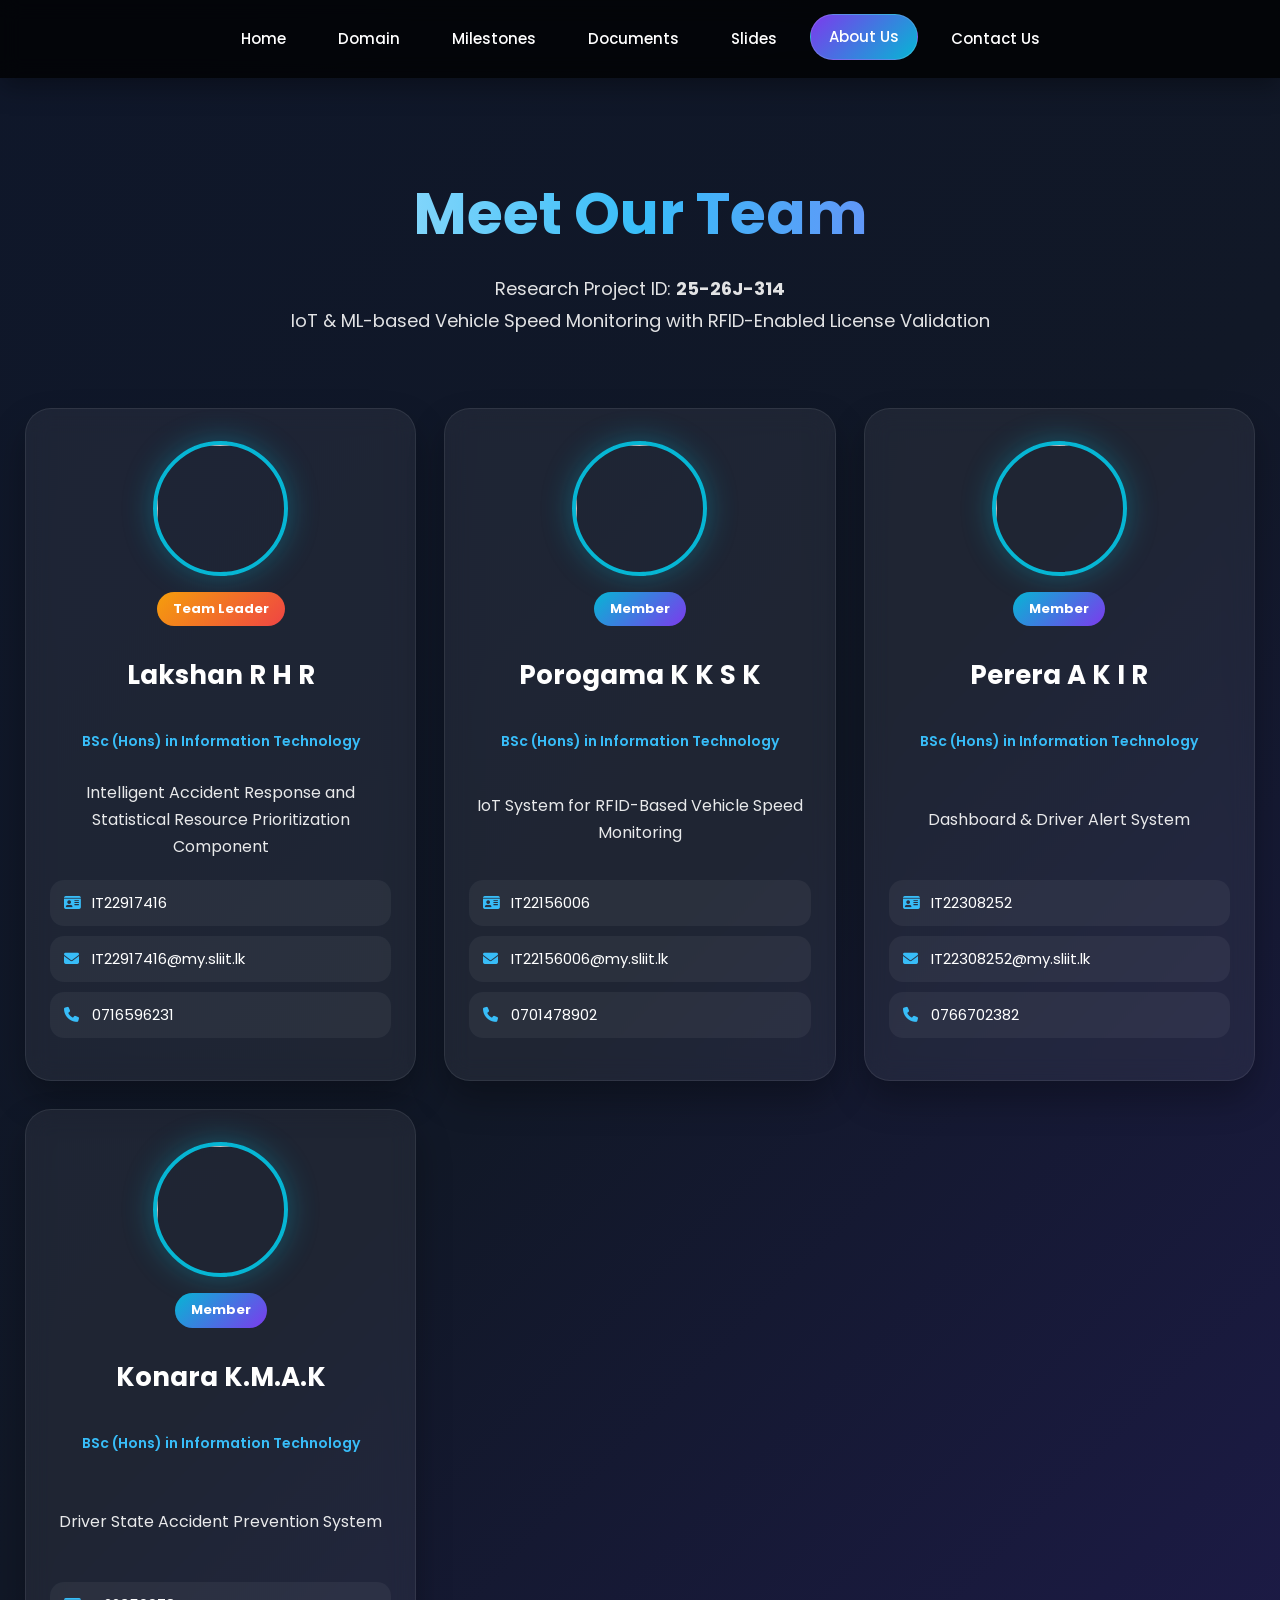
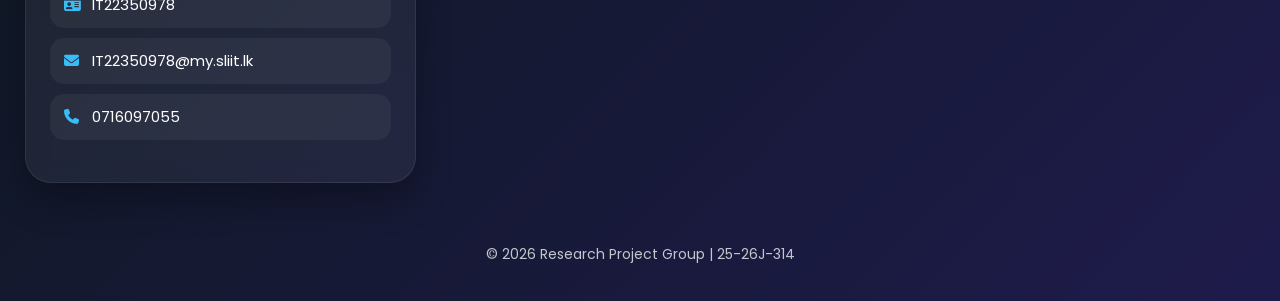
==== about.html @ 860d1905 "Initial website upload" ====
<!DOCTYPE html>
<html lang="en">

<head>
<meta charset="UTF-8">
<meta name="viewport" content="width=device-width, initial-scale=1.0">
<title>About Us | Research Project</title>

<link rel="stylesheet" href="style.css">
<link rel="stylesheet" href="https://cdnjs.cloudflare.com/ajax/libs/font-awesome/6.5.0/css/all.min.css">

<style>

/* HERO */
.about-hero{
padding:90px 20px 45px;
text-align:center;
animation:fadeUp 1s ease;
}

.about-hero h1{
font-size:58px;
font-weight:700;
margin-bottom:12px;
background:linear-gradient(90deg,#ffffff,#38bdf8,#a855f7);
-webkit-background-clip:text;
-webkit-text-fill-color:transparent;
}

.about-hero p{
max-width:900px;
margin:auto;
font-size:18px;
line-height:1.8;
opacity:0.88;
}

/* GRID */
.team-grid{
display:grid;
grid-template-columns:repeat(auto-fit,minmax(290px,1fr));
gap:28px;
padding:25px;
max-width:1450px;
margin:auto;
}

/* CARD */
.team-card{
position:relative;
text-align:center;
padding:32px 24px;
border-radius:26px;
background:rgba(255,255,255,0.06);
border:1px solid rgba(255,255,255,0.08);
backdrop-filter:blur(12px);
overflow:hidden;
transition:0.45s ease;
animation:fadeUp 0.9s ease;
box-shadow:0 18px 35px rgba(0,0,0,0.28);
}

.team-card::before{
content:"";
position:absolute;
inset:0;
background:linear-gradient(135deg,rgba(124,58,237,0.18),rgba(6,182,212,0.10));
opacity:0;
transition:0.4s;
}

.team-card:hover::before{
opacity:1;
}

.team-card:hover{
transform:translateY(-12px) scale(1.02);
box-shadow:0 28px 50px rgba(0,0,0,0.35);
}

.team-card *{
position:relative;
z-index:2;
}

/* IMAGE */
.team-img{
width:135px;
height:135px;
object-fit:cover;
border-radius:50%;
display:block;
margin:0 auto 16px;
border:4px solid #06b6d4;
box-shadow:0 0 30px rgba(6,182,212,0.35);
transition:0.45s ease;
}

.team-card:hover .team-img{
transform:scale(1.08);
border-color:#a855f7;
box-shadow:0 0 35px rgba(168,85,247,0.45);
}

/* BADGE */
.badge{
display:inline-block;
padding:7px 16px;
border-radius:30px;
font-size:13px;
font-weight:700;
margin-bottom:14px;
background:linear-gradient(135deg,#f59e0b,#ef4444);
}

.member{
background:linear-gradient(135deg,#06b6d4,#7c3aed);
}

/* NAME */
.team-card h3{
font-size:26px;
line-height:1.3;
min-height:72px;
display:flex;
justify-content:center;
align-items:center;
margin-bottom:10px;
padding:0 8px;
text-align:center;
word-break:break-word;
}

/* UNIVERSITY */
.degree{
font-size:14px;
color:#38bdf8;
font-weight:600;
margin-bottom:14px;
min-height:38px;
display:flex;
align-items:center;
justify-content:center;
}

/* ROLE */
.role{
font-size:16px;
line-height:1.7;
opacity:0.9;
min-height:90px;
display:flex;
align-items:center;
justify-content:center;
margin-bottom:16px;
padding:0 6px;
}

/* INFO */
.info{
text-align:left;
margin:10px 0;
padding:11px 14px;
border-radius:14px;
background:rgba(255,255,255,0.05);
font-size:15px;
transition:0.3s;
}

.info:hover{
transform:translateX(6px);
background:rgba(255,255,255,0.09);
}

.info i{
width:24px;
color:#38bdf8;
}

/* FOOTER */
.footer{
text-align:center;
padding:35px;
opacity:0.75;
font-size:14px;
}

/* ANIMATION */
@keyframes fadeUp{
from{
opacity:0;
transform:translateY(35px);
}
to{
opacity:1;
transform:translateY(0);
}
}

/* MOBILE */
@media(max-width:768px){

.about-hero h1{
font-size:40px;
}

.about-hero p{
font-size:15px;
}

.team-card h3{
font-size:26px;
min-height:auto;
}

.role,
.degree{
min-height:auto;
}

}

</style>
</head>

<body>

<!-- NAVIGATION -->
<nav class="nav">
<a href="index.html">Home</a>
<a href="domain.html">Domain</a>
<a href="milestones.html">Milestones</a>
<a href="documents.html">Documents</a>
<a href="presentations.html">Slides</a>
<a href="about.html" class="active">About Us</a>
<a href="contact.html">Contact Us</a>
</nav>

<!-- HERO -->
<section class="about-hero">
<h1>Meet Our Team</h1>
<p>
Research Project ID: <strong>25-26J-314</strong><br>
IoT & ML-based Vehicle Speed Monitoring with RFID-Enabled License Validation
</p>
</section>

<!-- TEAM -->
<section class="team-grid">

<!-- LEADER -->
<div class="team-card">
<img src="images/ravindu.png" class="team-img">
<div class="badge">Team Leader</div>
<h3>Lakshan R H R</h3>
<div class="degree">BSc (Hons) in Information Technology</div>
<p class="role">Intelligent Accident Response and Statistical Resource Prioritization Component</p>

<div class="info"><i class="fa fa-id-card"></i> IT22917416</div>
<div class="info"><i class="fa fa-envelope"></i> IT22917416@my.sliit.lk</div>
<div class="info"><i class="fa fa-phone"></i> 0716596231</div>
</div>

<!-- YOU -->
<div class="team-card">
<img src="images/sathira.png" class="team-img">
<div class="badge member">Member</div>
<h3>Porogama K K S K</h3>
<div class="degree">BSc (Hons) in Information Technology</div>
<p class="role">IoT System for RFID-Based Vehicle Speed Monitoring</p>

<div class="info"><i class="fa fa-id-card"></i> IT22156006</div>
<div class="info"><i class="fa fa-envelope"></i> IT22156006@my.sliit.lk</div>
<div class="info"><i class="fa fa-phone"></i> 0701478902</div>
</div>

<!-- PERERA -->
<div class="team-card">
<img src="images/perera.png" class="team-img">
<div class="badge member">Member</div>
<h3>Perera A K I R</h3>
<div class="degree">BSc (Hons) in Information Technology</div>
<p class="role">Dashboard & Driver Alert System</p>

<div class="info"><i class="fa fa-id-card"></i> IT22308252</div>
<div class="info"><i class="fa fa-envelope"></i> IT22308252@my.sliit.lk</div>
<div class="info"><i class="fa fa-phone"></i> 0766702382</div>
</div>

<!-- KONARA -->
<div class="team-card">
<img src="images/konara.png" class="team-img">
<div class="badge member">Member</div>
<h3>Konara K.M.A.K</h3>
<div class="degree">BSc (Hons) in Information Technology</div>
<p class="role">Driver State Accident Prevention System</p>

<div class="info"><i class="fa fa-id-card"></i> IT22350978</div>
<div class="info"><i class="fa fa-envelope"></i> IT22350978@my.sliit.lk</div>
<div class="info"><i class="fa fa-phone"></i> 0716097055</div>
</div>

</section>

<footer class="footer">
© 2026 Research Project Group | 25-26J-314
</footer>

</body>
</html>
---- style.css ----
@import url('https://fonts.googleapis.com/css2?family=Poppins:wght@300;500;700&display=swap');

/* RESET */
*{
margin:0;
padding:0;
box-sizing:border-box;
scroll-behavior:smooth;
}

/* BODY */
body{
font-family:'Poppins',sans-serif;
background:linear-gradient(135deg,#0f172a,#111827,#1e1b4b);
color:#ffffff;
min-height:100vh;
line-height:1.6;
overflow-x:hidden;
}

/* LINKS */
a{
text-decoration:none;
color:#ffffff;
}

/* NAVIGATION */
.nav{
position:sticky;
top:0;
z-index:1000;
display:flex;
justify-content:center;
align-items:center;
flex-wrap:wrap;
gap:14px;
padding:16px 20px;
background:rgba(0,0,0,0.78);
backdrop-filter:blur(10px);
box-shadow:0 8px 25px rgba(0,0,0,0.35);
}

.nav a{
padding:10px 18px;
border-radius:30px;
font-size:15px;
font-weight:500;
transition:0.3s ease;
border:1px solid transparent;
}

.nav a:hover,
.nav .active{
background:linear-gradient(135deg,#7c3aed,#06b6d4);
transform:translateY(-2px);
border-color:rgba(255,255,255,0.15);
}

/* HERO SECTION */
.hero{
padding:120px 20px;
text-align:center;
animation:fadeUp 1s ease;
}

.hero h1{
font-size:56px;
font-weight:700;
margin-bottom:15px;
line-height:1.15;
}

.hero p{
max-width:850px;
margin:auto;
font-size:18px;
opacity:0.85;
}

/* BUTTON */
.btn{
display:inline-block;
margin-top:28px;
padding:14px 28px;
border-radius:40px;
background:linear-gradient(135deg,#7c3aed,#06b6d4);
font-weight:600;
transition:0.3s;
box-shadow:0 10px 25px rgba(0,0,0,0.25);
}

.btn:hover{
transform:translateY(-3px) scale(1.03);
}

/* PAGE */
.page{
padding:70px 20px;
max-width:1400px;
margin:auto;
}

/* TITLES */
.title{
font-size:48px;
text-align:center;
margin-bottom:12px;
font-weight:700;
}

.subtitle{
text-align:center;
max-width:900px;
margin:0 auto 45px;
opacity:0.8;
font-size:17px;
line-height:1.8;
}

/* GRIDS */
.grid2,
.grid3,
.grid4{
display:grid;
gap:24px;
padding:10px;
}

.grid2{
grid-template-columns:repeat(auto-fit,minmax(280px,1fr));
}

.grid3{
grid-template-columns:repeat(auto-fit,minmax(240px,1fr));
}

.grid4{
grid-template-columns:repeat(auto-fit,minmax(220px,1fr));
}

/* CARD */
.card{
background:rgba(255,255,255,0.07);
border:1px solid rgba(255,255,255,0.08);
padding:28px;
border-radius:20px;
box-shadow:0 12px 30px rgba(0,0,0,0.28);
transition:0.35s ease;
animation:fadeUp 0.8s ease;
}

.card:hover{
transform:translateY(-8px);
border-color:rgba(6,182,212,0.35);
box-shadow:0 16px 35px rgba(0,0,0,0.35);
}

.card h3{
font-size:26px;
margin-bottom:12px;
}

.card p{
opacity:0.88;
}

.card i{
font-size:34px;
margin-bottom:15px;
color:#38bdf8;
}

/* STATS / COUNTERS */
.stats{
display:flex;
justify-content:center;
flex-wrap:wrap;
gap:30px;
padding:40px 10px;
}

.stats div{
background:rgba(255,255,255,0.06);
padding:25px 35px;
border-radius:18px;
min-width:180px;
text-align:center;
}

.num{
font-size:44px;
font-weight:700;
color:#22d3ee;
display:block;
margin-bottom:8px;
}

/* TIMELINE */
.timeline{
max-width:900px;
margin:auto;
border-left:3px solid #7c3aed;
padding-left:28px;
}

.titem{
margin:28px 0;
background:rgba(255,255,255,0.07);
padding:22px;
border-radius:16px;
transition:0.3s;
}

.titem:hover{
transform:translateX(8px);
}

/* TABLE STYLE */
.table-box{
overflow-x:auto;
border-radius:18px;
}

table{
width:100%;
border-collapse:collapse;
background:rgba(255,255,255,0.06);
}

th,td{
padding:16px;
text-align:left;
border-bottom:1px solid rgba(255,255,255,0.08);
}

th{
background:rgba(255,255,255,0.08);
}

/* FORM */
form{
max-width:700px;
margin:auto;
}

input,
textarea{
width:100%;
padding:14px 16px;
margin-bottom:16px;
border:none;
outline:none;
border-radius:14px;
background:rgba(255,255,255,0.08);
color:#ffffff;
font-family:Poppins,sans-serif;
}

textarea{
min-height:150px;
resize:vertical;
}

/* FOOTER */
.footer{
text-align:center;
padding:35px 20px;
font-size:14px;
opacity:0.7;
}

/* BREADCRUMB / SMALL TEXT */
.small{
text-align:center;
opacity:0.7;
font-size:14px;
margin-bottom:20px;
}

/* ANIMATION */
@keyframes fadeUp{
from{
opacity:0;
transform:translateY(30px);
}
to{
opacity:1;
transform:translateY(0);
}
}

/* RESPONSIVE */
@media(max-width:768px){

.hero{
padding:90px 18px;
}

.hero h1{
font-size:38px;
}

.title{
font-size:34px;
}

.subtitle{
font-size:15px;
}

.nav{
gap:8px;
padding:12px;
}

.nav a{
font-size:13px;
padding:8px 12px;
}

.stats{
gap:18px;
}

.num{
font-size:34px;
}

}

.team-img{
width:120px;
height:120px;
object-fit:cover;
border-radius:50%;
border:3px solid #06b6d4;
margin-bottom:15px;
}
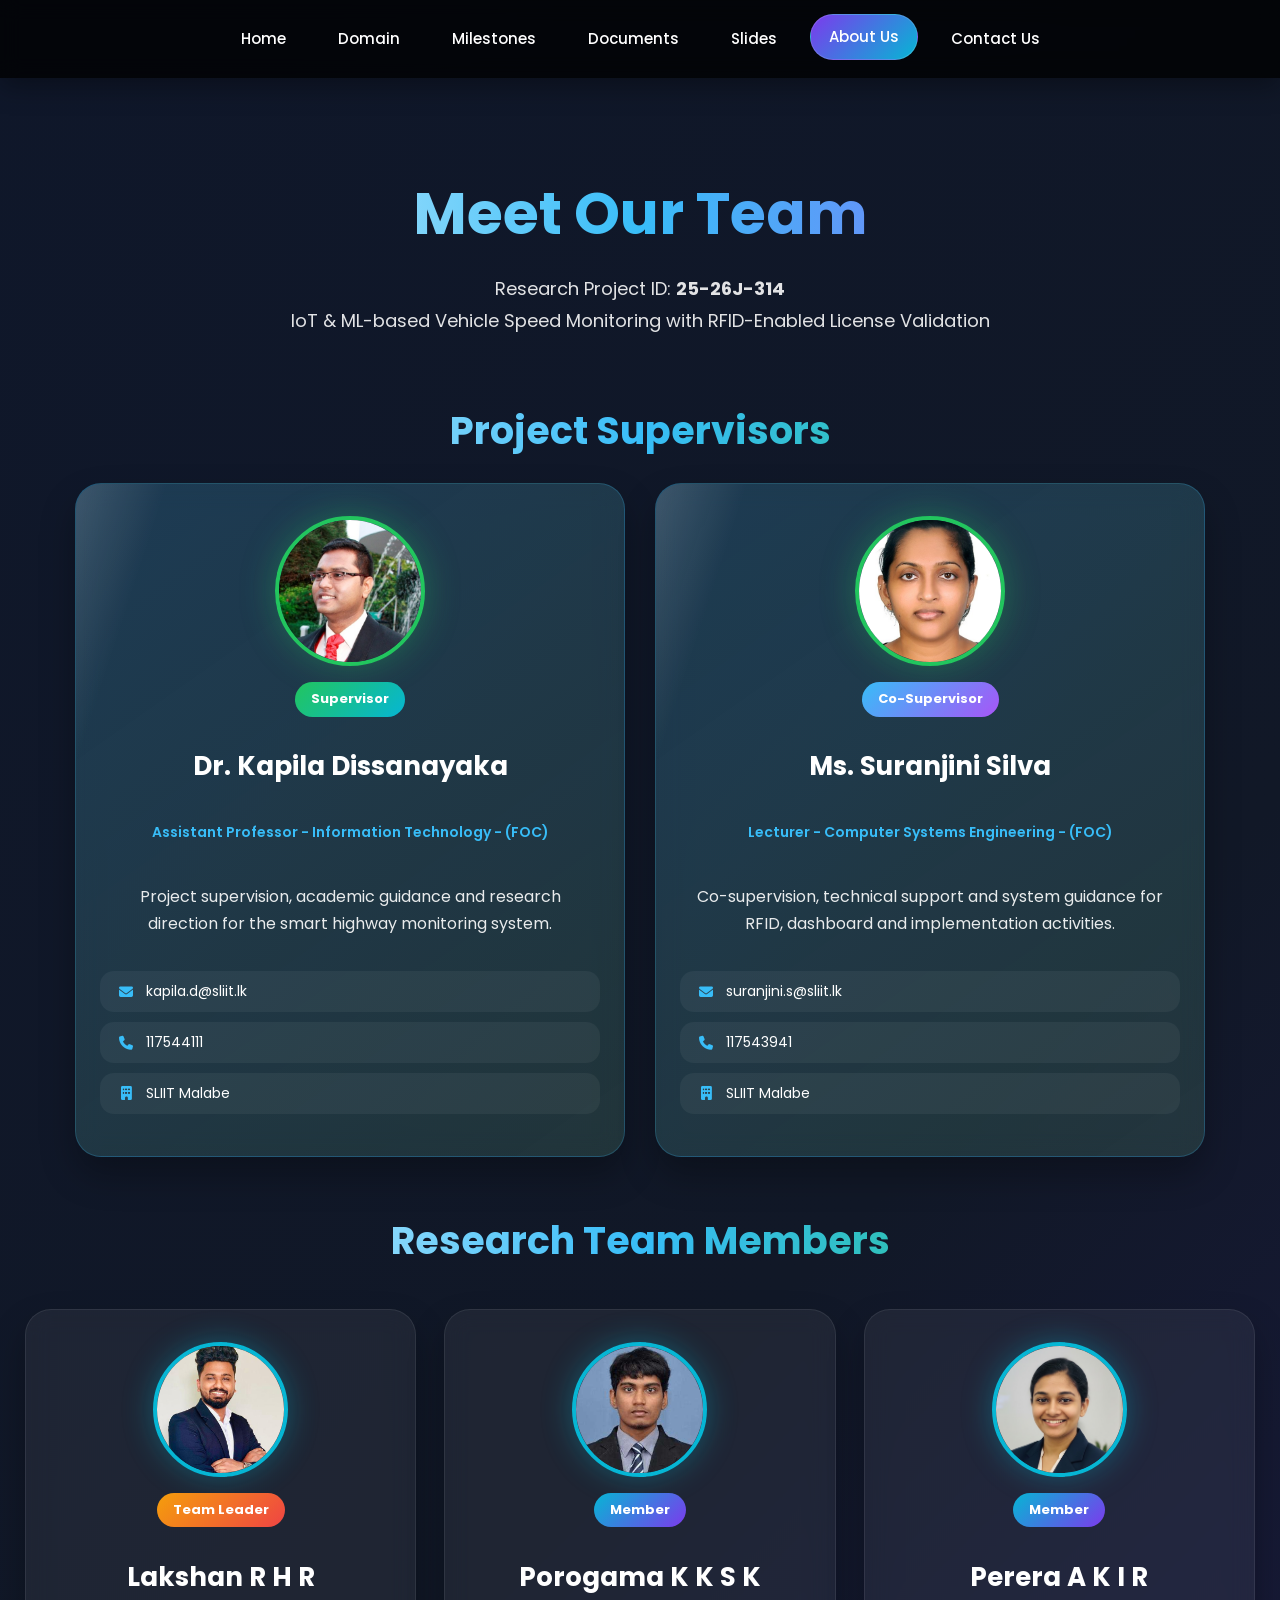
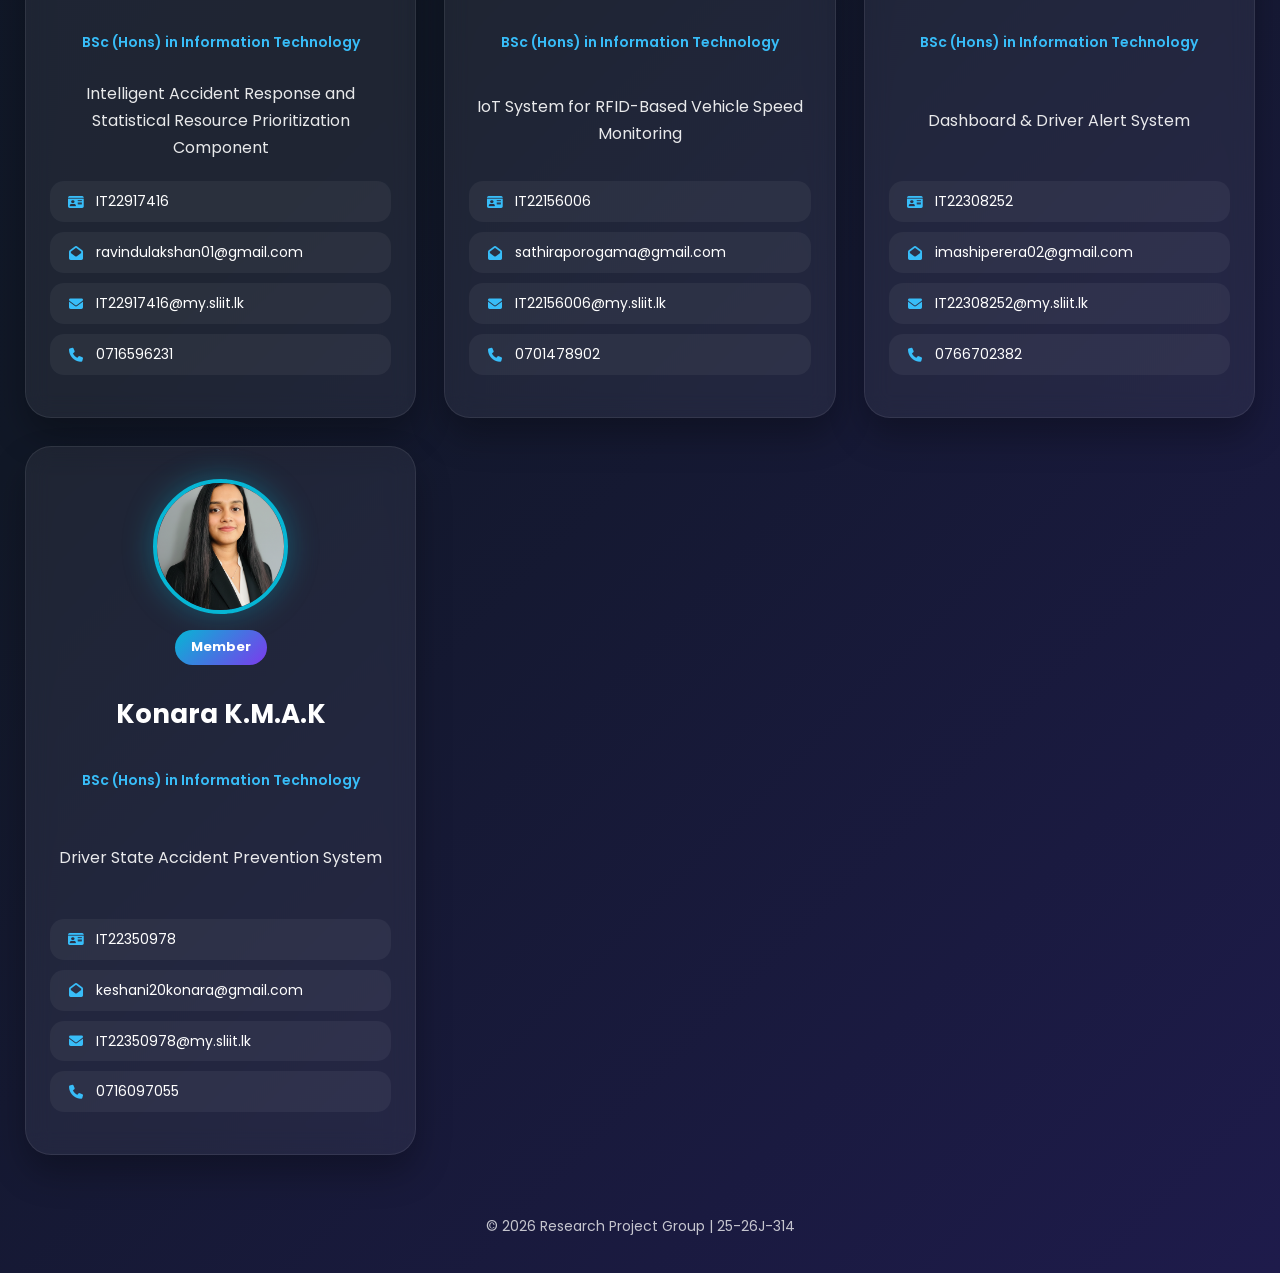
==== commit 22ba6913: "update the about us" ====
--- a/about.html
+++ b/about.html
@@ -42,6 +42,15 @@
 gap:28px;
 padding:25px;
 max-width:1450px;
+margin:auto;
+}
+
+.supervisor-grid{
+display:grid;
+grid-template-columns:repeat(2,minmax(320px,1fr));
+gap:30px;
+padding:10px 25px 36px;
+max-width:1180px;
 margin:auto;
 }
 
@@ -102,6 +111,37 @@
 box-shadow:0 0 35px rgba(168,85,247,0.45);
 }
 
+.supervisor-card{
+background:
+linear-gradient(145deg,rgba(14,165,233,.16),rgba(34,197,94,.08)),
+rgba(255,255,255,0.07);
+border-color:rgba(56,189,248,.22);
+}
+
+.supervisor-card::after{
+content:"";
+position:absolute;
+left:-45%;
+top:0;
+width:42%;
+height:100%;
+background:linear-gradient(90deg,transparent,rgba(255,255,255,.18),transparent);
+transform:skewX(-18deg);
+animation:advisorShine 4.8s ease-in-out infinite;
+}
+
+.supervisor-card .team-img{
+width:150px;
+height:150px;
+border-color:#22c55e;
+box-shadow:0 0 34px rgba(34,197,94,.35);
+}
+
+.supervisor-card:hover .team-img{
+border-color:#38bdf8;
+box-shadow:0 0 38px rgba(56,189,248,.48);
+}
+
 /* BADGE */
 .badge{
 display:inline-block;
@@ -115,6 +155,14 @@
 
 .member{
 background:linear-gradient(135deg,#06b6d4,#7c3aed);
+}
+
+.advisor{
+background:linear-gradient(135deg,#22c55e,#06b6d4);
+}
+
+.coadvisor{
+background:linear-gradient(135deg,#38bdf8,#a855f7);
 }
 
 /* NAME */
@@ -163,8 +211,13 @@
 padding:11px 14px;
 border-radius:14px;
 background:rgba(255,255,255,0.05);
-font-size:15px;
+font-size:14px;
 transition:0.3s;
+display:flex;
+align-items:center;
+gap:8px;
+line-height:1.35;
+white-space:nowrap;
 }
 
 .info:hover{
@@ -174,7 +227,18 @@
 
 .info i{
 width:24px;
+min-width:24px;
 color:#38bdf8;
+text-align:center;
+}
+
+.section-label{
+text-align:center;
+font-size:38px;
+margin:18px 0 12px;
+background:linear-gradient(90deg,#fff,#38bdf8,#22c55e);
+-webkit-background-clip:text;
+-webkit-text-fill-color:transparent;
 }
 
 /* FOOTER */
@@ -191,6 +255,12 @@
 opacity:0;
 transform:translateY(35px);
 }
+
+@keyframes advisorShine{
+0%,35%{left:-55%;opacity:0;}
+55%{opacity:1;}
+80%,100%{left:110%;opacity:0;}
+}
 to{
 opacity:1;
 transform:translateY(0);
@@ -211,6 +281,10 @@
 .team-card h3{
 font-size:26px;
 min-height:auto;
+}
+
+.supervisor-grid{
+grid-template-columns:1fr;
 }
 
 .role,
@@ -245,6 +319,38 @@
 </p>
 </section>
 
+<h2 class="section-label">Project Supervisors</h2>
+
+<section class="supervisor-grid">
+
+<div class="team-card supervisor-card">
+<img src="images/su.jpeg" class="team-img">
+<div class="badge advisor">Supervisor</div>
+<h3>Dr. Kapila Dissanayaka</h3>
+<div class="degree">Assistant Professor - Information Technology - (FOC)</div>
+<p class="role">Project supervision, academic guidance and research direction for the smart highway monitoring system.</p>
+
+<div class="info"><i class="fa fa-envelope"></i> kapila.d@sliit.lk</div>
+<div class="info"><i class="fa fa-phone"></i> 117544111</div>
+<div class="info"><i class="fa fa-building"></i> SLIIT Malabe</div>
+</div>
+
+<div class="team-card supervisor-card">
+<img src="images/co.jpeg" class="team-img">
+<div class="badge coadvisor">Co-Supervisor</div>
+<h3>Ms. Suranjini Silva</h3>
+<div class="degree">Lecturer - Computer Systems Engineering - (FOC)</div>
+<p class="role">Co-supervision, technical support and system guidance for RFID, dashboard and implementation activities.</p>
+
+<div class="info"><i class="fa fa-envelope"></i> suranjini.s@sliit.lk</div>
+<div class="info"><i class="fa fa-phone"></i> 117543941</div>
+<div class="info"><i class="fa fa-building"></i> SLIIT Malabe</div>
+</div>
+
+</section>
+
+<h2 class="section-label">Research Team Members</h2>
+
 <!-- TEAM -->
 <section class="team-grid">
 
@@ -257,6 +363,7 @@
 <p class="role">Intelligent Accident Response and Statistical Resource Prioritization Component</p>
 
 <div class="info"><i class="fa fa-id-card"></i> IT22917416</div>
+<div class="info"><i class="fa fa-envelope-open"></i> ravindulakshan01@gmail.com</div>
 <div class="info"><i class="fa fa-envelope"></i> IT22917416@my.sliit.lk</div>
 <div class="info"><i class="fa fa-phone"></i> 0716596231</div>
 </div>
@@ -270,6 +377,7 @@
 <p class="role">IoT System for RFID-Based Vehicle Speed Monitoring</p>
 
 <div class="info"><i class="fa fa-id-card"></i> IT22156006</div>
+<div class="info"><i class="fa fa-envelope-open"></i> sathiraporogama@gmail.com</div>
 <div class="info"><i class="fa fa-envelope"></i> IT22156006@my.sliit.lk</div>
 <div class="info"><i class="fa fa-phone"></i> 0701478902</div>
 </div>
@@ -283,6 +391,7 @@
 <p class="role">Dashboard & Driver Alert System</p>
 
 <div class="info"><i class="fa fa-id-card"></i> IT22308252</div>
+<div class="info"><i class="fa fa-envelope-open"></i> imashiperera02@gmail.com</div>
 <div class="info"><i class="fa fa-envelope"></i> IT22308252@my.sliit.lk</div>
 <div class="info"><i class="fa fa-phone"></i> 0766702382</div>
 </div>
@@ -296,6 +405,7 @@
 <p class="role">Driver State Accident Prevention System</p>
 
 <div class="info"><i class="fa fa-id-card"></i> IT22350978</div>
+<div class="info"><i class="fa fa-envelope-open"></i> keshani20konara@gmail.com</div>
 <div class="info"><i class="fa fa-envelope"></i> IT22350978@my.sliit.lk</div>
 <div class="info"><i class="fa fa-phone"></i> 0716097055</div>
 </div>
@@ -307,4 +417,4 @@
 </footer>
 
 </body>
-</html>+</html>
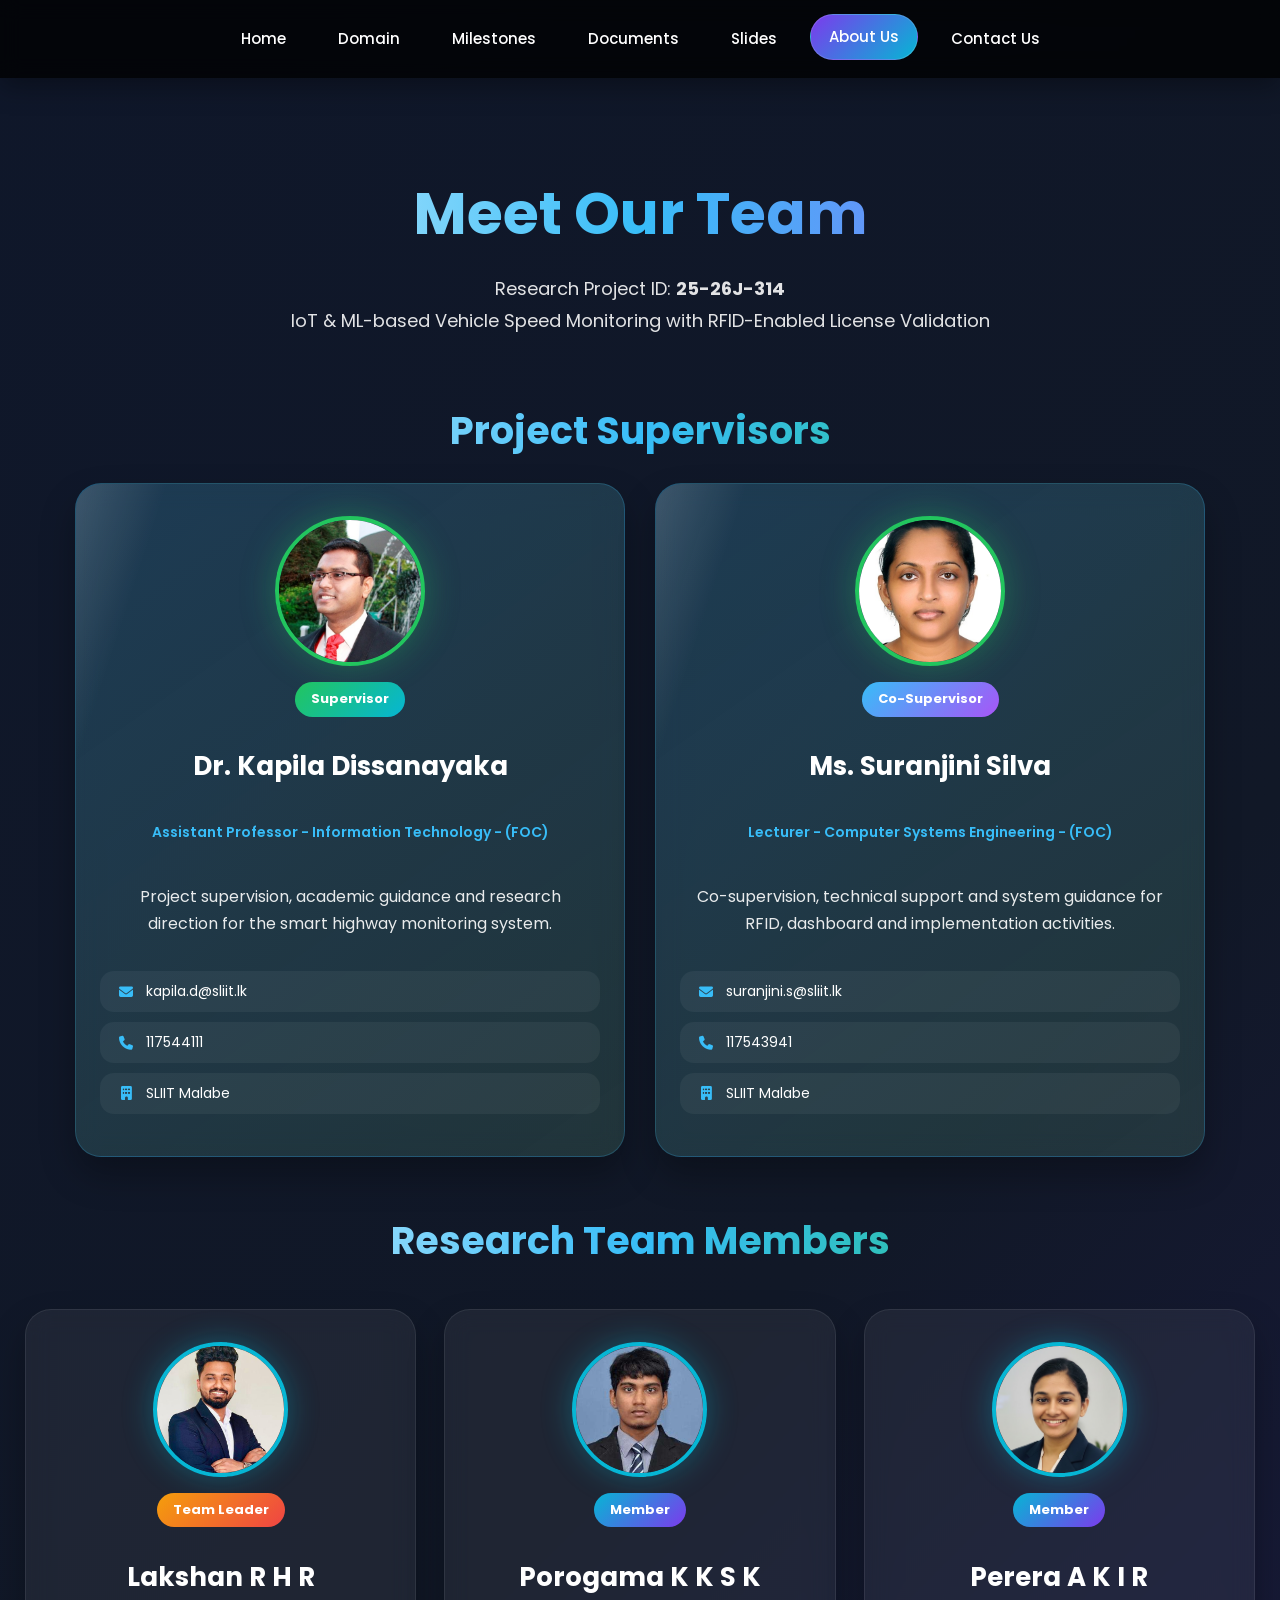
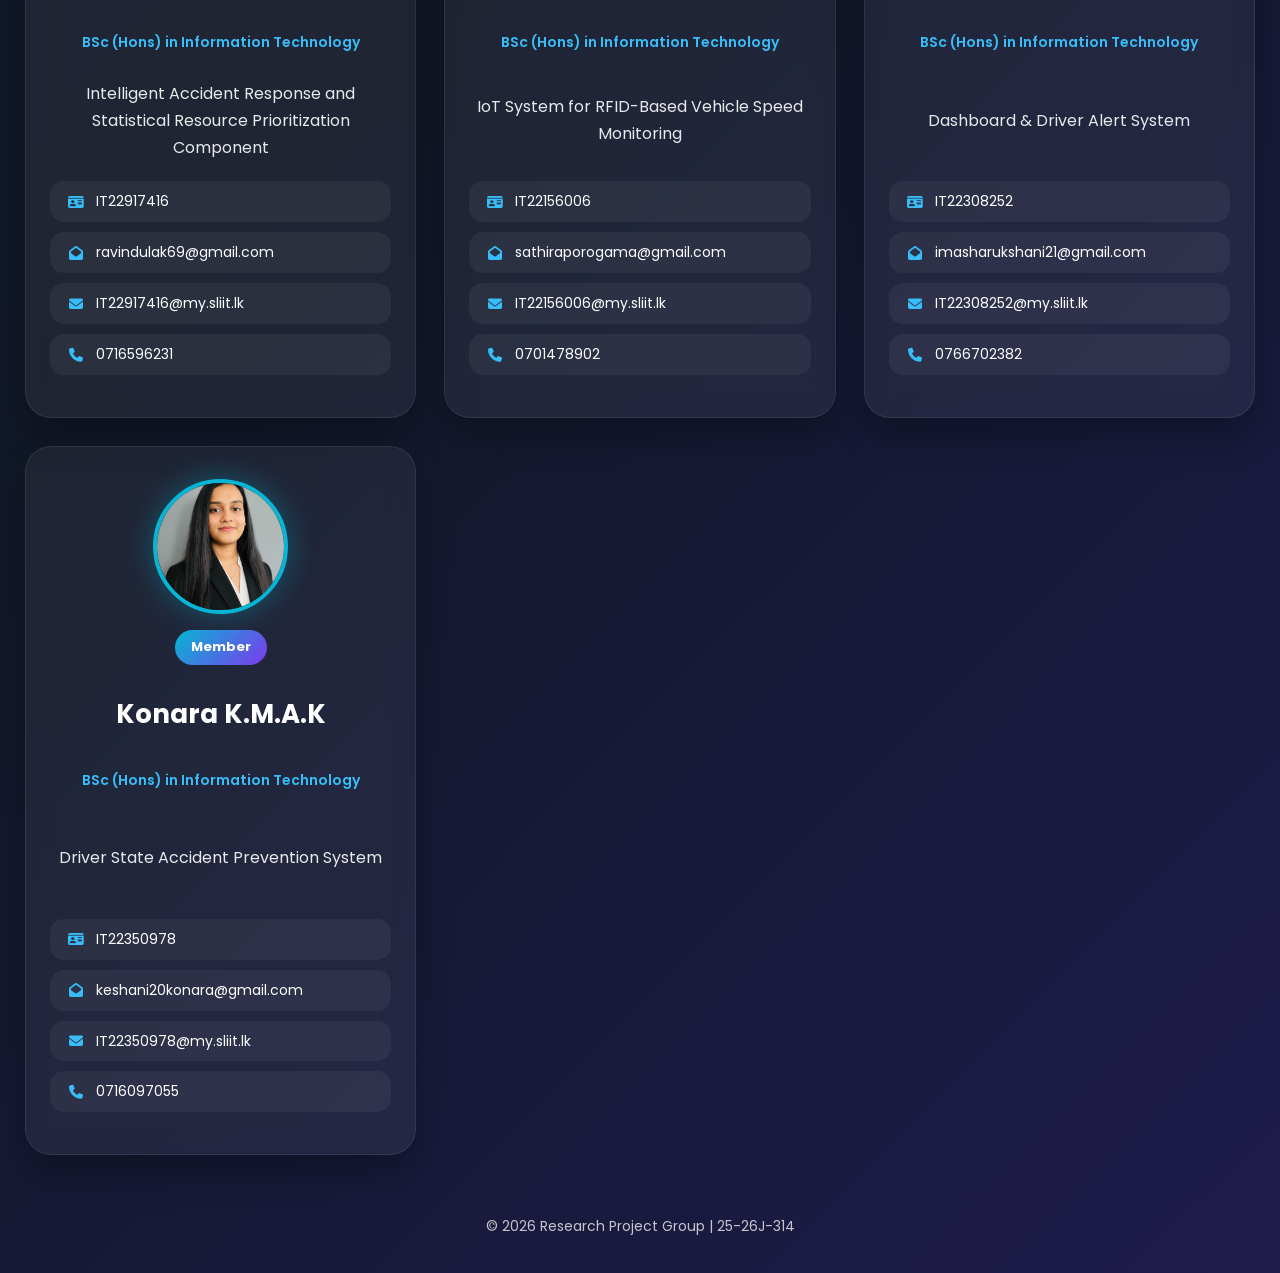
==== commit 686c6677: "update the code" ====
--- a/about.html
+++ b/about.html
@@ -363,7 +363,7 @@
 <p class="role">Intelligent Accident Response and Statistical Resource Prioritization Component</p>
 
 <div class="info"><i class="fa fa-id-card"></i> IT22917416</div>
-<div class="info"><i class="fa fa-envelope-open"></i> ravindulakshan01@gmail.com</div>
+<div class="info"><i class="fa fa-envelope-open"></i> ravindulak69@gmail.com</div>
 <div class="info"><i class="fa fa-envelope"></i> IT22917416@my.sliit.lk</div>
 <div class="info"><i class="fa fa-phone"></i> 0716596231</div>
 </div>
@@ -391,7 +391,7 @@
 <p class="role">Dashboard & Driver Alert System</p>
 
 <div class="info"><i class="fa fa-id-card"></i> IT22308252</div>
-<div class="info"><i class="fa fa-envelope-open"></i> imashiperera02@gmail.com</div>
+<div class="info"><i class="fa fa-envelope-open"></i> imasharukshani21@gmail.com</div>
 <div class="info"><i class="fa fa-envelope"></i> IT22308252@my.sliit.lk</div>
 <div class="info"><i class="fa fa-phone"></i> 0766702382</div>
 </div>
